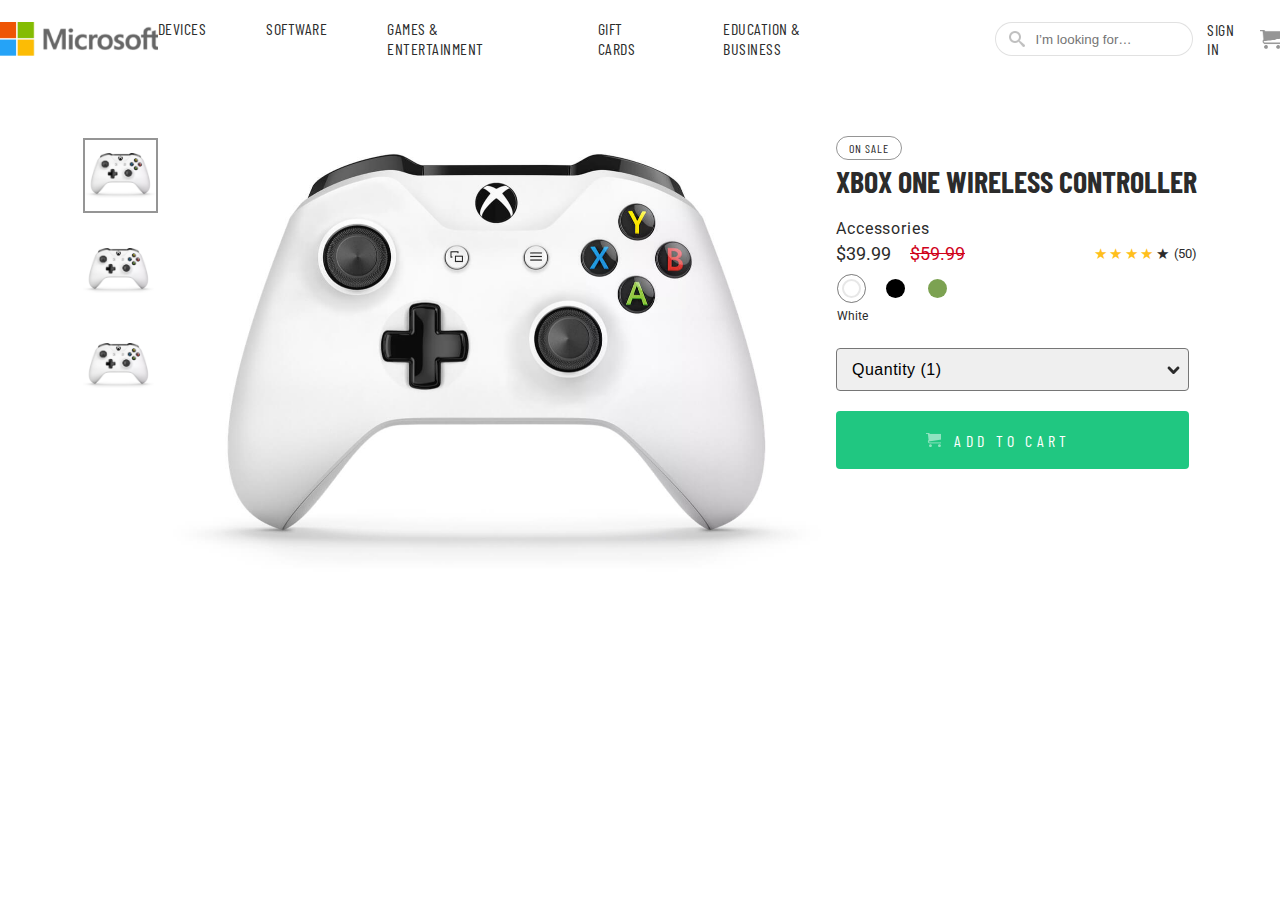
==== index.html @ 6eb29826 "feat: add radio etc" ====
<!DOCTYPE html>
<html lang="en">

<head>
  <meta charset="UTF-8">
  <meta name="viewport" content="width=device-width, initial-scale=1.0">
  <meta http-equiv="X-UA-Compatible" content="ie=edge">
  <title>Document</title>
  <link href="https://fonts.googleapis.com/css?family=Barlow+Condensed|Roboto" rel="stylesheet">
  <link rel="stylesheet" href="styles.css">
</head>

<body>
  <header class="header">
    <div class="wrapper">
      <a class="logo" href="#home">microsoft</a>
      <nav class="nav header__nav">
        <ul class="nav-list">
          <li class="nav-list__item">
            <a class="nav-list__link link" href="#">devices</a>
          </li>
          <li class="nav-list__item">
            <a class="nav-list__link link" href="#">software</a>
          </li>
          <li class="nav-list__item">
            <a class="nav-list__link link" href="#">Games & Entertainment</a>
          </li>
          <li class="nav-list__item">
            <a class="nav-list__link link" href="#">gift cards</a>
          </li>
          <li class="nav-list__item">
            <a class="nav-list__link link" href="#">Education & Business</a>
          </li>
        </ul>
      </nav>
      <div class="header__aside">
        <div class="header__search search">
          <label for="search" class="search__icon"></label>
          <input id="search" class="search__input" placeholder="I’m looking for…" type="text" />
        </div>
        <a href="#login" class="link header__aside-link">Sign in</a>
        <a href="#basket" class="basket-button">go to basket</a>
      </div>
    </div>
  </header>
  <main class="content">
    <div class="content-wrapper">
      <section class="product">
        <div class="preview">
          <ul class="preview__list">
            <li class="preview__item preview__item_active">
              <a class="preview__item-link">
                <img class="preview__item-image" src="xbox-one.jpg" alt="small preview xbox one">
              </a>
            </li>
            <li class="preview__item">
              <a class="preview__item-link">
                <img class="preview__item-image" src="xbox-one.jpg" alt="small preview xbox one">
              </a>
            </li>
            <li class="preview__item">
              <a class="preview__item-link">
                <img class="preview__item-image" src="xbox-one.jpg" alt="small preview xbox one">
              </a>
            </li>
          </ul>
          <div class="preview__product-wrapper">
            <img class="preview__product" src="xbox-one.jpg" alt="photo xbox one">
          </div>
        </div>
        <div class="product__info">
          <header class="product__info-header">
            <span class="label">on sale</span>
            <h1 class="title product__title">Xbox One Wireless Controller</h1>
            <p class="product__subheading">Accessories</p>
            <div class="product__metadata">
              <div class="price">
                <span class="price__value">$39.99</span>
                <s class="price__value price__value_previous">$59.99</s>
              </div>
              <div class="rating">
                <ul class="rating__list">
                  <li class="rating__item rating__item_selected">★</li>
                  <li class="rating__item rating__item_selected">★</li>
                  <li class="rating__item rating__item_selected">★</li>
                  <li class="rating__item rating__item_selected">★</li>
                  <li class="rating__item">★</li>
                </ul>
                <span class="rating__amount">(50)</span>
              </div>
            </div>
            <form class="product__form" id="form">
              <div class="radio-button-container">
                <input class="radio radio-button_color_white" id="radioColorWhite" type="radio" name="color"
                  value="white" checked>
                <label class="radio-label radio-label_color_white" for="radioColorWhite"><span
                    class="color-desc">White</span></label>
                <input class="radio radio-button_color_black" id="radioColorBlack" type="radio" name="color"
                  value="black">
                <label class="radio-label radio-label_color_black" for="radioColorBlack"><span
                    class="color-desc">Black</span></label>
                <input class="radio radio-button_color_green" id="radioColorGreen" type="radio" name="color"
                  value="green">
                <label class="radio-label radio-label_color_green" for="radioColorGreen"><span
                    class="color-desc">Green</span></label>
              </div>
              <div class="select-container">
                <select class="quantity-select" name="quantity" id="quantity" form="form">
                  <option value="1">Quantity (1)</option>
                  <option value="2">Quantity (2)</option>
                  <option value="3">Quantity (3)</option>
                  <option value="4">Quantity (4)</option>
                  <option value="5">Quantity (5)</option>
                </select>
              </div>
              <button class="button button_primary button_big product__form-button">
                <span class="product__form-button-text">add to cart</span>
              </button>
            </form>
          </header>
        </div>
      </section>
    </div>
  </main>
</body>

</html>
---- styles.css ----
* {
  margin: 0;
  padding: 0;
  box-sizing: border-box;
}

body {
  font-family: 'Roboto', sans-serif;
  color: #2b2b2b;
}

.wrapper {
  max-width: 1366px;
  flex: 1;
  margin: 0 auto;
  display: inherit;
  align-items: inherit;
  justify-content: inherit;
}

.content-wrapper {
  display: flex;
  justify-content: center;
  margin: 0 auto;
  max-width: 1140px;
}

.header {
  display: flex;
  align-items: center;
  padding: 19px 0;
}

.header__nav {
  margin-left: auto;
}

.logo {
  display: inline-block;
  width: 158px;
  height: 34px;
  background: url('logo.png') no-repeat 0 0;
  background-size: cover;
  text-indent: -9999px;
}

.nav-list {
  display: flex;
  list-style-type: none;
}

.nav-list__item {
  margin-left: 60px; /* 100px */
}

.nav-list__item:first-child {
  margin-left: 0;
}

.link {
  font-family: 'Barlow Condensed', sans-serif;
  letter-spacing: 0.5px;
  text-decoration: none;
  color: #2b2b2b;
  text-transform: uppercase;
}

.header__aside {
  display: flex;
  align-items: center;
  margin-left: 134px;
}

.search {
  position: relative;
  display: flex;
  align-items: center;
}

.search__icon {
  position: absolute;
  left: 14px;
  display: inline-block;
  width: 16px;
  height: 16px;
  background: url('search.png') 0 0 no-repeat;
  background-size: cover;
}

.search__input {
  width: 198px;
  height: 34px;
  border-radius: 17px;
  padding-left: 39px;
  border: solid 1px rgba(151, 151, 151, 0.29);
}

.header__search {
  margin-right: 14px;
}

.header__aside-link {
  margin-right: 11px;
}

.basket-button {
  display: inline-block;
  width: 20px;
  height: 19px;
  background: url("basket.png") 0 0 no-repeat;
  background-size: cover;
  text-indent: -9999px;
}

.content {

}

.product {
  display: flex;
  justify-content: space-between;
  margin-top: 60px;
}

.preview {
  display: flex;
}

.preview__list {
  list-style: none;
}

.preview__item {
  display: flex;
  width: 75px;
  height: 75px;
}

.preview__item {
  margin-bottom: 20px;
}

.preview__item:last-child {
  margin-bottom: 0;
}

.preview__item_active {
  border: solid 2px rgba(43, 43, 43, 0.5);
}

.preview__item-link {
  display: flex;
  align-items: center;
}

.preview__item-image {
  width: 71px;
  max-height: 71px;
}

.preview__product-wrapper {
  padding: 15px;
}

.preview__product {
  width: 648px;
  max-height: 419px;
}

.product__info {

}

.product__info-header {

}

.label {
  font-family: 'Barlow Condensed', sans-serif;
  font-size: 12px;
  border-radius: 12px;
  padding: 4px 12px;
  text-transform: uppercase;
  letter-spacing: 1px;
  border: 1px solid rgba(43, 43, 43, 0.5); 
}

.title {
  font-family: 'Barlow Condensed', sans-serif;
  font-size: 30px;
  text-transform: uppercase;
}

.product__title {
  margin-top: 6px;
}

.product__subheading {
  font-size: 16px;
  letter-spacing: 0.9px;
  margin-top: 20px;
}

.product__metadata {
  display: flex;
  justify-content: space-between;
  margin-top: 5px;
}

.price {
  font-size: 18px;
}

.price__value {
  margin-left: 15px;
}

.price__value:first-child {
  margin-left: 0;
}

.price__value_previous {
  color: #d0021b;
}

.rating {
  display: flex;
  align-items: center;
}

.rating__list {
  display: flex;
  list-style: none;
  font-size: 15px;
}

.rating__item {
  margin-left: 2.5px;
}

.rating__item:first-child {
  margin-left: 0;
}

.rating__item_selected {
  color: #ffbf1c;
}

.product__form {
  position: relative;
}

.rating__amount {
  font-size: 13px;
  margin-left: 5.5px;
}

.radio-button-container {
  position: relative;
  display: flex;
  margin-top: 25px;
}

.radio {
  position: relative;
  left: -9999px;
}

.radio + .radio-label::before {
  content: '';
  position: absolute;
  display: inline-block;
  top: -35px;
  left: 0px;
  width: 27px;
  height: 27px;
  box-shadow: inset 0px 0px 0px 4px #fff;
  border-radius: 50%;
  
}

.radio-label_color_white::after {
  content: '';
  position: absolute;
  display: inline-block;
  top: -30px;
  left: 5px;
  width: 15px;
  height: 15px;
  border-radius: 50%;
  border: solid 2px #e7e7e7;
  background-color: #ffffff;
}

.radio-label_color_black::after {
  content: '';
  position: absolute;
  display: inline-block;
  top: -30px;
  left: 5px;
  width: 19px;
  height: 19px;
  border-radius: 50%;
  background-color: #000;
}

.radio-label_color_green::after {
  content: '';
  position: absolute;
  display: inline-block;
  top: -30px;
  left: 5px;
  width: 19px;
  height: 19px;
  border-radius: 50%;
  background-color: #7ca251;
}

.radio-label {
  position: relative;
  top: 20px;
  left: -12px;
  cursor: pointer;
  font-size: 12px;
}

.radio:checked + .radio-label::before {
  border: 1px solid rgba(43,43,43,0.62);
}

.radio:not(:checked) + .radio-label .color-desc {
  visibility: hidden;
}

.quantity-select {
  position: relative;
  margin-top: 45px;
  width: 353px;
  padding: 12px 15px;
  font-size: 16px;
  letter-spacing: 0.5px;
  border-radius: 4px;
  appearance: none;
  -moz-appearance: none;
  -webkit-appearance: none;
}

.select-container::after {
  content: '';
  display: inline-block;
  position: absolute; 
  top: 73px;
  right: 15px;
  width: 16px;
  height: 15px;
  background-image: url(./select-arrow.svg);
  background-size: cover;
  transform: rotate(90deg);
}

.button {
  font-family: 'Barlow Condensed', sans-serif;
  font-size: 16px;
  border-radius: 4px;
  text-transform: uppercase;
  border: 0;
  letter-spacing: 4.3px;
  cursor: pointer;
}

.button_primary {
  background-color: #20c781;
  color: white;
}

.button_big {
  width: 353px;
  height: 58px;
}

.product__form-button {
  margin-top: 20px;
}

.product__form-button-text {
  position: relative;
  display: inline-flex;
  align-items: center;
}

.product__form-button-text:before {
  content: '';
  position: absolute;
  width: 15px;
  height: 14px;
  background: url('basket-white.png') no-repeat 0 0;
  background-size: cover;
  left: 0;
  transform: translateX(calc(-100% - 13px));
  margin-right: 13px;
}
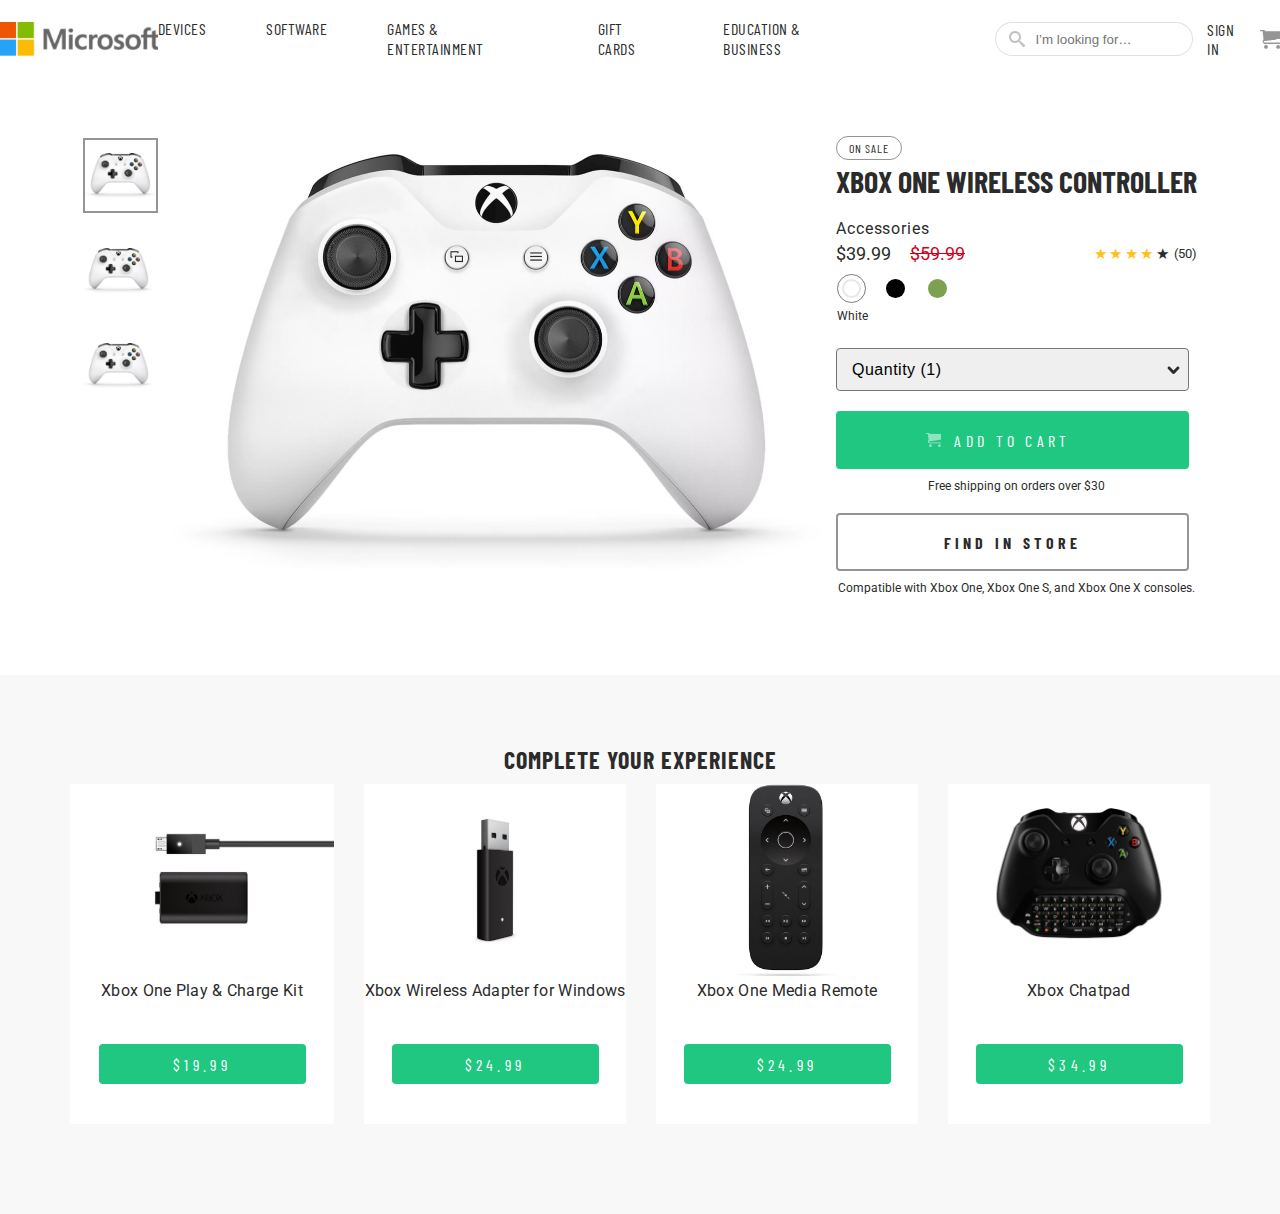
==== commit 7abe6ed0: "fix: complete hw" ====
--- a/index.html
+++ b/index.html
@@ -116,8 +116,66 @@
               <button class="button button_primary button_big product__form-button">
                 <span class="product__form-button-text">add to cart</span>
               </button>
+              <p class="button-desc desc">Free shipping on orders over $30</p>
+              <button class="button button_secondary button_big product__form-button">
+                Find In Store
+              </button>
+              <p class="button-desc desc">Compatible with Xbox One, Xbox One S, and Xbox One X consoles.</p>
             </form>
           </header>
+        </div>
+      </section>
+    </div>
+    <div class="bg-wrapper">
+      <section class="other-products">
+        <h3 class="other-products-tilte">Complete Your Experience</h3>
+        <div class="products">
+          <ul class="products-list">
+            <li class="products-list__item">
+              <div class="accessories-xbox">
+                <figure class="accessories-xbox__image">
+                  <img class="image" src="xbox-one-x-accessories-charge-kit.jpg" alt="charge kit">
+                  <figcaption class="image-caption">Xbox One Play & Charge Kit</figcaption>
+                </figure>
+                <button class="accessories-xbox__button button-small">
+                  $19.99
+                </button>
+              </div>
+            </li>
+            <li class="products-list__item">
+              <div class="accessories-xbox">
+                <figure class="accessories-xbox__image">
+                  <img class="image" src="xbox-usb.jpg" alt="charge kit">
+                  <figcaption class="image-caption">Xbox Wireless Adapter for Windows</figcaption>
+                </figure>
+                <button class="accessories-xbox__button button-small">
+                  $24.99
+                </button>
+              </div>
+            </li>
+            <li class="products-list__item">
+              <div class="accessories-xbox">
+                <figure class="accessories-xbox__image">
+                  <img class="image" src="xbox-one-remote.jpg" alt="charge kit">
+                  <figcaption class="image-caption">Xbox One Media Remote</figcaption>
+                </figure>
+                <button class="accessories-xbox__button button-small">
+                  $24.99
+                </button>
+              </div>
+            </li>
+            <li class="products-list__item">
+              <div class="accessories-xbox">
+                <figure class="accessories-xbox__image">
+                  <img class="image" src="xbox-keyboard.jpg" alt="charge kit">
+                  <figcaption class="image-caption">Xbox Chatpad</figcaption>
+                </figure>
+                <button class="accessories-xbox__button button-small">
+                  $34.99
+                </button>
+              </div>
+            </li>
+          </ul>
         </div>
       </section>
     </div>
--- a/styles.css
+++ b/styles.css
@@ -7,6 +7,10 @@
 body {
   font-family: 'Roboto', sans-serif;
   color: #2b2b2b;
+}
+
+ul {
+  list-style: none;
 }
 
 .wrapper {
@@ -22,6 +26,7 @@
   display: flex;
   justify-content: center;
   margin: 0 auto;
+  margin-bottom: 80px;
   max-width: 1140px;
 }
 
@@ -373,6 +378,14 @@
   color: white;
 }
 
+.button_secondary {
+  background-color: #fff;
+  border-radius: 4px;
+  border: 2px solid rgba(43,43,43,0.5);
+  color: #2b2b2b;
+  font-weight: bold;
+}
+
 .button_big {
   width: 353px;
   height: 58px;
@@ -398,4 +411,79 @@
   left: 0;
   transform: translateX(calc(-100% - 13px));
   margin-right: 13px;
+}
+
+.desc {
+  margin-top: 10px;
+  text-align: center;
+  font-size: 12px;
+}
+
+.bg-wrapper {
+  background-color: #f8f8f8;
+}
+
+.other-products {
+  max-width: 1140px;
+  margin: 0 auto;
+  padding: 70px 0 90px;
+}
+
+.other-products-tilte {
+  text-align: center;
+  font-family: 'Barlow Condensed';
+  font-size: 24px;
+  letter-spacing: 1px;
+  text-transform: uppercase;
+  margin-bottom: 10px;
+}
+
+.products-list {
+  display: flex;
+  
+}
+
+.accessories-xbox {
+  display: flex;
+  flex-direction: column;
+  justify-content: space-between;
+  align-items: center;
+  flex-wrap: wrap;
+  min-width: 262px;
+  min-height: 340px;
+  background-color: #fff;
+}
+
+.products-list__item {
+  margin-right: 30px;
+}
+
+.products-list__item:last-child {
+  margin-right: 0;
+}
+
+.image {
+  max-width: 100%;
+  height: 192px;
+  object-fit: contain;
+}
+
+.image-caption {
+  text-align: center;
+  letter-spacing: 0.3px;
+  line-height: 1.38;
+}
+
+.button-small {
+  width: 207px;
+  height: 40px;
+  border-radius: 4px;
+  background-color: #20c781;
+  border: 0;
+  color: #fff;
+  font-family: 'Barlow Condensed';
+  font-size: 16px;
+  letter-spacing: 4.3px;
+  cursor: pointer;
+  margin-bottom: 40px;
 }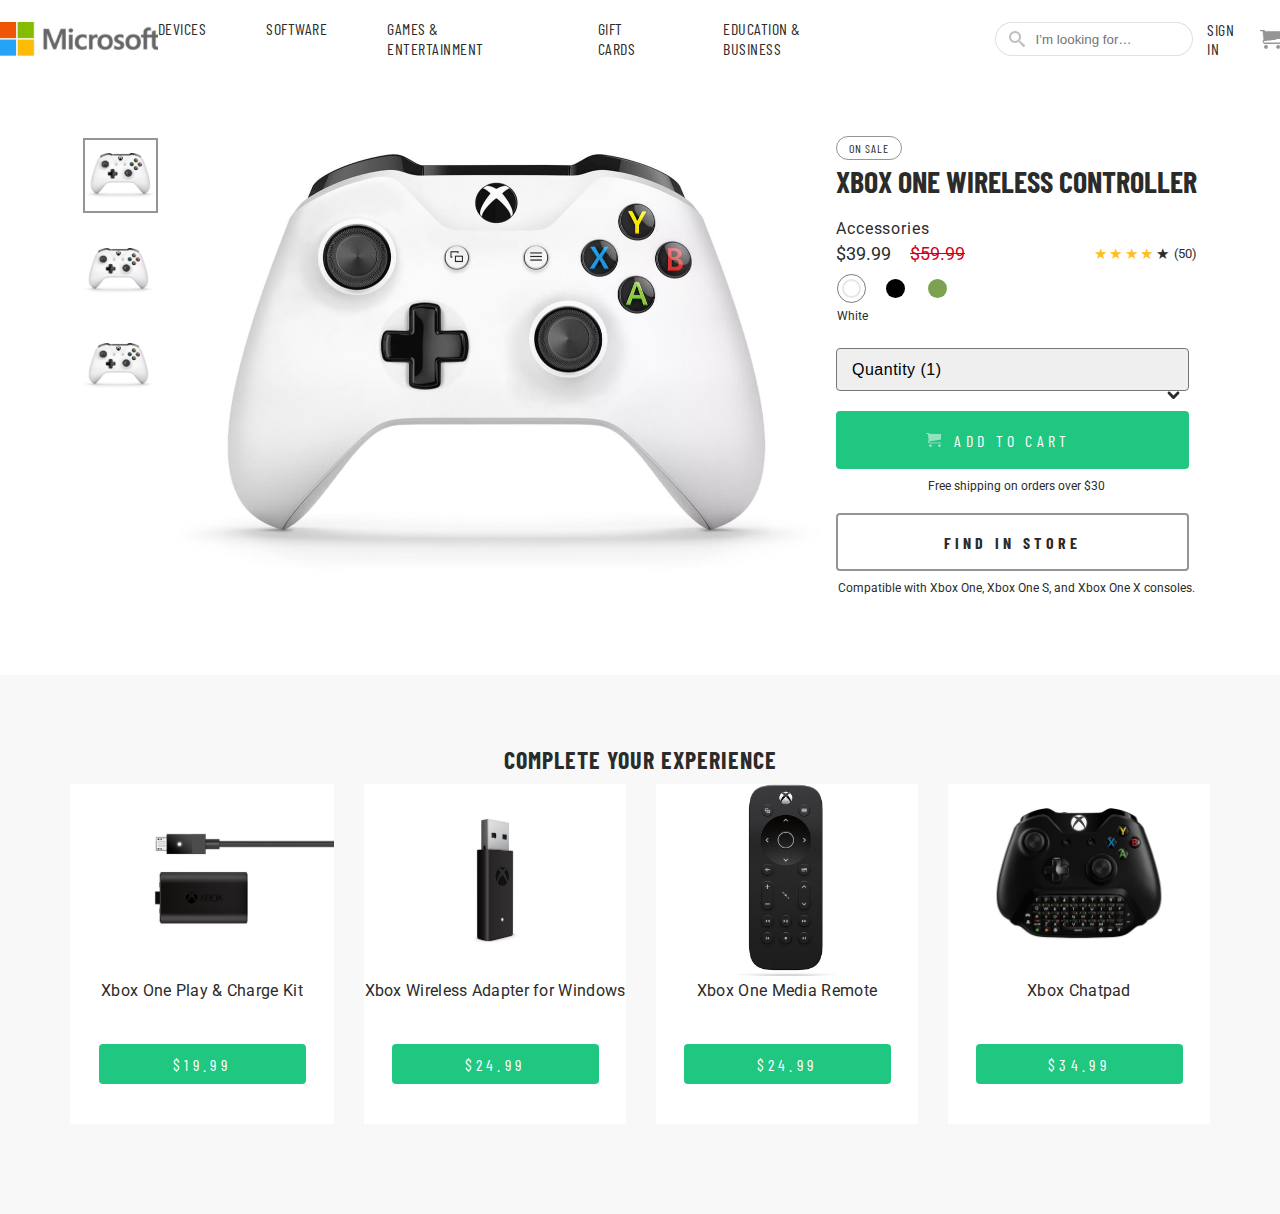
==== commit 51130d2a: "feat: add adaptive" ====
--- a/index.html
+++ b/index.html
@@ -8,11 +8,32 @@
   <title>Document</title>
   <link href="https://fonts.googleapis.com/css?family=Barlow+Condensed|Roboto" rel="stylesheet">
   <link rel="stylesheet" href="styles.css">
+  <link rel="stylesheet" href="/mobile.css">
+  <link rel="stylesheet" href="/fontello-36a1c459/css/fontello.css">
 </head>
 
 <body>
   <header class="header">
     <div class="wrapper">
+      <input type="checkbox" id="shopCheckbox" class="mobile-input-checkbox">
+      <label for="shopCheckbox" class="mobile-button-shop">shop</label>
+      <ul class="nav-list mobile-nav-list">
+        <li class="nav-list__item">
+          <a class="nav-list__link link" href="#">devices</a>
+        </li>
+        <li class="nav-list__item">
+          <a class="nav-list__link link" href="#">software</a>
+        </li>
+        <li class="nav-list__item">
+          <a class="nav-list__link link" href="#">Games & Entertainment</a>
+        </li>
+        <li class="nav-list__item">
+          <a class="nav-list__link link" href="#">gift cards</a>
+        </li>
+        <li class="nav-list__item">
+          <a class="nav-list__link link" href="#">Education & Business</a>
+        </li>
+      </ul>
       <a class="logo" href="#home">microsoft</a>
       <nav class="nav header__nav">
         <ul class="nav-list">
@@ -38,6 +59,7 @@
           <label for="search" class="search__icon"></label>
           <input id="search" class="search__input" placeholder="I’m looking for…" type="text" />
         </div>
+        <a href="#" class="mobile-search"><i class="icon-search"></i></a>
         <a href="#login" class="link header__aside-link">Sign in</a>
         <a href="#basket" class="basket-button">go to basket</a>
       </div>
--- a/styles.css
+++ b/styles.css
@@ -40,6 +40,10 @@
   margin-left: auto;
 }
 
+.mobile-button-shop {
+  display: none;
+}
+
 .logo {
   display: inline-block;
   width: 158px;
@@ -70,6 +74,35 @@
   text-transform: uppercase;
 }
 
+.mobile-nav-list {
+  position: absolute;
+  top: 8%;
+  width: 90%;
+  transform: translateX(-120%);
+  display: flex;
+  flex-direction: column;
+  background-color: #20c781;
+  z-index: 1;
+  transition: 0.5s;
+}
+
+.mobile-input-checkbox {
+  display: none;
+}
+
+.mobile-button-shop:hover {
+  cursor: pointer;
+}
+
+.mobile-nav-list .nav-list__item {
+  margin: 2.5% 5%;
+  font-size: 2em;
+}
+
+.mobile-nav-list .nav-list__link {
+  color: #fff;
+}
+
 .header__aside {
   display: flex;
   align-items: center;
@@ -104,6 +137,10 @@
   margin-right: 14px;
 }
 
+.mobile-search {
+  display: none;
+}
+
 .header__aside-link {
   margin-right: 11px;
 }
@@ -132,6 +169,8 @@
 }
 
 .preview__list {
+  display: flex;
+  flex-direction: column;
   list-style: none;
 }
 
@@ -353,8 +392,8 @@
 .select-container::after {
   content: '';
   display: inline-block;
-  position: absolute; 
-  top: 73px;
+  position: absolute;
+  top: 98px;
   right: 15px;
   width: 16px;
   height: 15px;
@@ -486,4 +525,5 @@
   letter-spacing: 4.3px;
   cursor: pointer;
   margin-bottom: 40px;
-}+}
+
--- a/mobile.css
+++ b/mobile.css
@@ -0,0 +1,125 @@
+@media (max-width: 800px) {
+  .header__aside {
+    margin: 0;
+  }
+
+  .wrapper {
+    max-width: 90%;
+    justify-content: space-between;
+  }
+
+   .mobile-input-checkbox:checked + .mobile-button-shop  {
+    visibility: hidden;
+  }
+
+  .mobile-input-checkbox:checked + .mobile-button-shop::before  {
+    visibility: visible;
+    content: "Close";
+    color: #20c781;
+    border-top: 2px solid #20c781;
+    border-bottom: 2px solid #20c781;
+  }
+
+  .mobile-input-checkbox:checked ~ .mobile-nav-list {
+    transform: translateX(0%);
+    
+  }
+
+  .mobile-nav-list .nav-list__item {
+  }
+
+  .mobile-button-shop {
+    display: inline-block;
+    font-size: 1em;
+    text-decoration: none;
+    color: rgba(43, 43, 43, .5);
+    font-weight: 900;
+    text-transform: uppercase;
+    border-top: 2px solid rgba(43, 43, 43, .5);
+    border-bottom: 2px solid rgba(43, 43, 43, .5);
+  }
+
+  .logo {
+    position: absolute;
+    right: 50%;
+    transform: translateX(50%);
+    max-width: 122px;
+    max-height: 26px;
+  }
+
+  .mobile-search {
+    display: block;
+    font-size: 1.2em;
+    margin-right: 16px;
+    padding-bottom: 3px;
+    color: rgba(43, 43, 43, .5);
+  }
+
+  .content-wrapper, 
+  .product,
+  .preview {
+    flex-direction: column;
+    align-items: center;
+  }
+
+  .content-wrapper {
+    max-width: 90%;
+  }
+
+  .product {
+    max-width: 100%;
+  }
+
+  .preview__product-wrapper {
+    order: 1;
+  }
+
+  .preview__product {
+    max-width: 100%;
+  }
+
+  .preview__list {
+    order: 2;
+    flex-direction: row;
+    justify-content: center;
+  }
+
+  .product__info {
+    display: flex;
+    flex-direction: column;
+    max-width: 100%;
+    margin-top: 50px;
+  }
+
+  .product__info-header {
+    display: flex;
+    flex-direction: column;
+    max-width: 100%;
+  }
+
+  .product__form {
+    display: flex;
+    flex-direction: column;
+  }
+
+  .label {
+    align-self: flex-start;
+  }
+
+  .button_big {
+    max-width: 100%;
+  }
+
+  .quantity-select {
+    max-width: 100%;
+  }
+
+  .nav, 
+  .header__aside-link,
+  .header__search,
+  .bg-wrapper {
+    display: none;
+  }
+
+  
+}--- a/fontello-36a1c459/css/fontello.css
+++ b/fontello-36a1c459/css/fontello.css
@@ -0,0 +1,61 @@
+@font-face {
+  font-family: 'fontello';
+  src: url('../font/fontello.eot?13760337');
+  src: url('../font/fontello.eot?13760337#iefix') format('embedded-opentype'),
+       url('../font/fontello.woff2?13760337') format('woff2'),
+       url('../font/fontello.woff?13760337') format('woff'),
+       url('../font/fontello.ttf?13760337') format('truetype'),
+       url('../font/fontello.svg?13760337#fontello') format('svg');
+  font-weight: normal;
+  font-style: normal;
+}
+/* Chrome hack: SVG is rendered more smooth in Windozze. 100% magic, uncomment if you need it. */
+/* Note, that will break hinting! In other OS-es font will be not as sharp as it could be */
+/*
+@media screen and (-webkit-min-device-pixel-ratio:0) {
+  @font-face {
+    font-family: 'fontello';
+    src: url('../font/fontello.svg?13760337#fontello') format('svg');
+  }
+}
+*/
+ 
+ [class^="icon-"]:before, [class*=" icon-"]:before {
+  font-family: "fontello";
+  font-style: normal;
+  font-weight: normal;
+  speak: none;
+ 
+  display: inline-block;
+  text-decoration: inherit;
+  width: 1em;
+  margin-right: .2em;
+  text-align: center;
+  /* opacity: .8; */
+ 
+  /* For safety - reset parent styles, that can break glyph codes*/
+  font-variant: normal;
+  text-transform: none;
+ 
+  /* fix buttons height, for twitter bootstrap */
+  line-height: 1em;
+ 
+  /* Animation center compensation - margins should be symmetric */
+  /* remove if not needed */
+  margin-left: .2em;
+ 
+  /* you can be more comfortable with increased icons size */
+  /* font-size: 120%; */
+ 
+  /* Font smoothing. That was taken from TWBS */
+  -webkit-font-smoothing: antialiased;
+  -moz-osx-font-smoothing: grayscale;
+ 
+  /* Uncomment for 3D effect */
+  /* text-shadow: 1px 1px 1px rgba(127, 127, 127, 0.3); */
+}
+ 
+.icon-search:before { content: '\e800'; } /* '' */
+.icon-twitter:before { content: '\f099'; } /* '' */
+.icon-facebook:before { content: '\f09a'; } /* '' */
+.icon-youtube:before { content: '\f167'; } /* '' */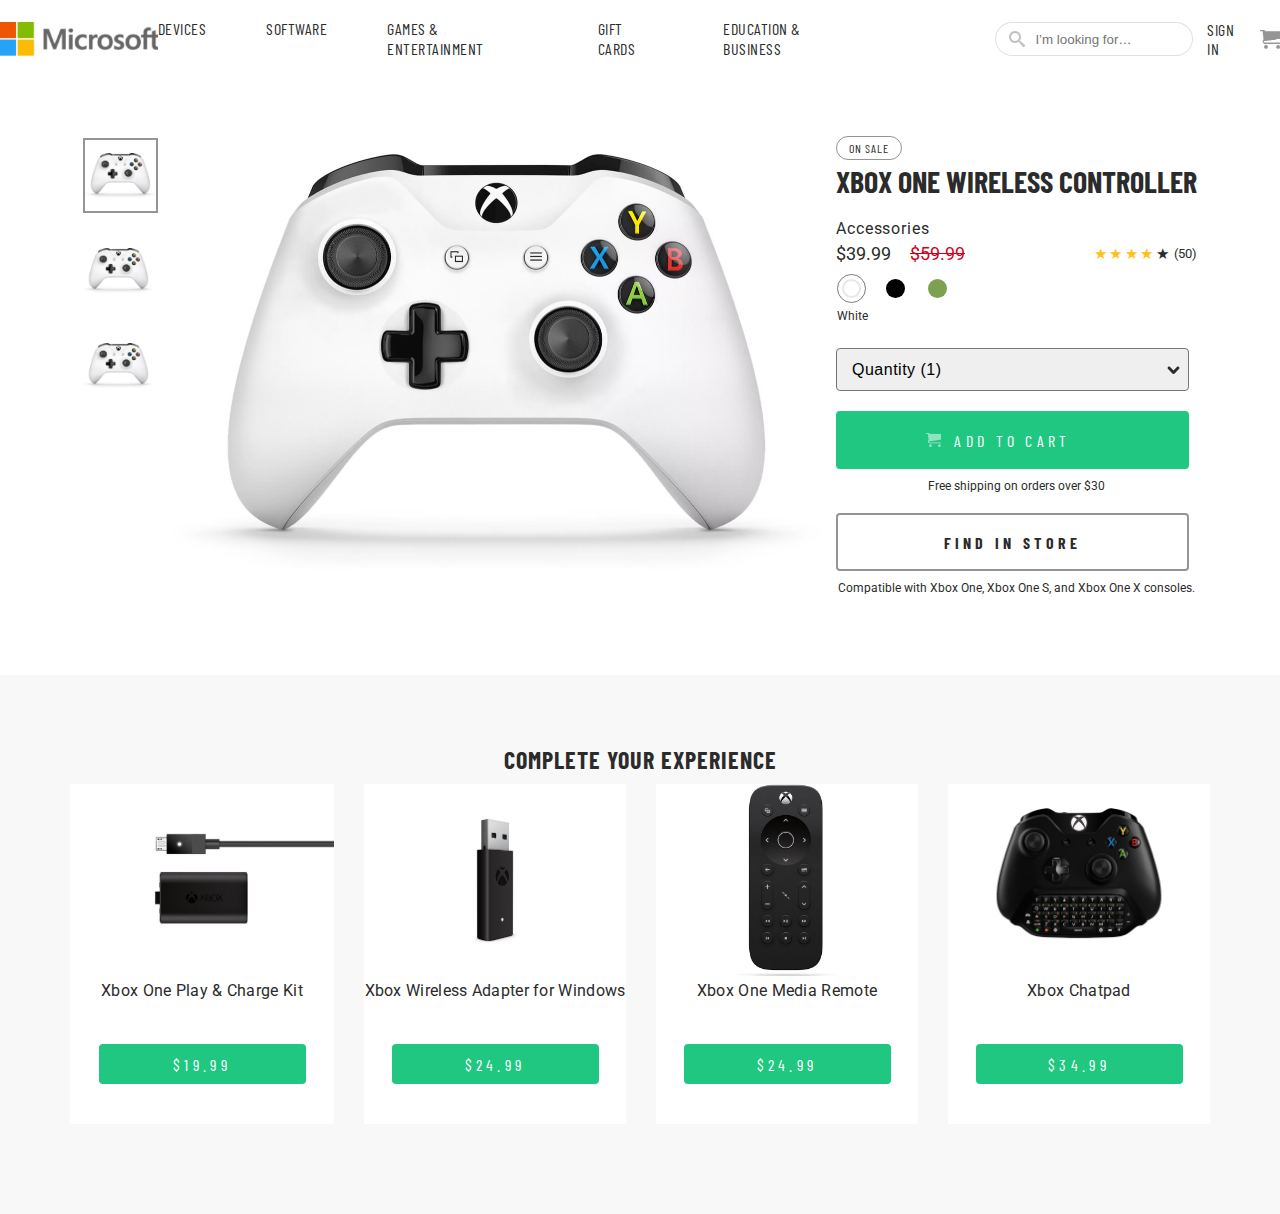
==== commit 7bdab807: "fix: path css" ====
--- a/index.html
+++ b/index.html
@@ -8,7 +8,7 @@
   <title>Document</title>
   <link href="https://fonts.googleapis.com/css?family=Barlow+Condensed|Roboto" rel="stylesheet">
   <link rel="stylesheet" href="styles.css">
-  <link rel="stylesheet" href="/mobile.css">
+  <link rel="stylesheet" href="mobile.css">
   <link rel="stylesheet" href="/fontello-36a1c459/css/fontello.css">
 </head>
 
--- a/styles.css
+++ b/styles.css
@@ -393,7 +393,7 @@
   content: '';
   display: inline-block;
   position: absolute;
-  top: 98px;
+  top: 73px;
   right: 15px;
   width: 16px;
   height: 15px;
--- a/mobile.css
+++ b/mobile.css
@@ -121,5 +121,9 @@
     display: none;
   }
 
+  .select-container::after {
+    top: 98px;
+    right: 15px;
+  }
   
 }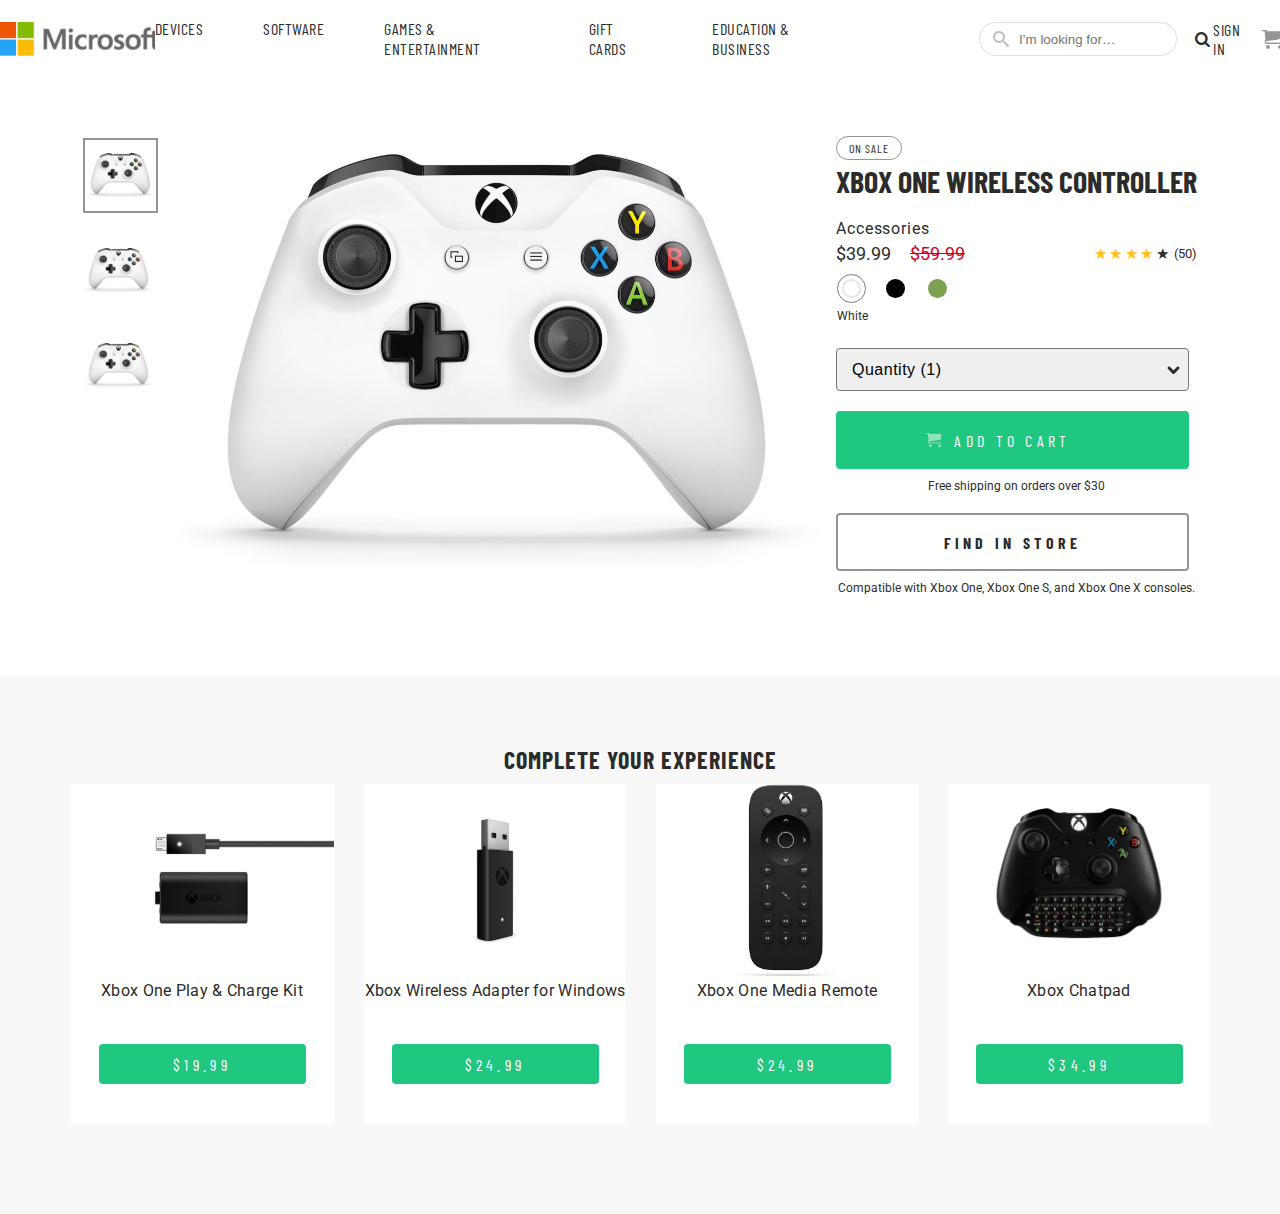
==== commit 34e2629d: "feat: add favicon" ====
--- a/index.html
+++ b/index.html
@@ -9,7 +9,8 @@
   <link href="https://fonts.googleapis.com/css?family=Barlow+Condensed|Roboto" rel="stylesheet">
   <link rel="stylesheet" href="styles.css">
   <link rel="stylesheet" href="mobile.css">
-  <link rel="stylesheet" href="/fontello-36a1c459/css/fontello.css">
+  <link rel="stylesheet" href="fontello-36a1c459/css/fontello.css">
+  <link rel="shortcut icon" type="image/png" href="fav-xbox.png" />
 </head>
 
 <body>
@@ -59,7 +60,12 @@
           <label for="search" class="search__icon"></label>
           <input id="search" class="search__input" placeholder="I’m looking for…" type="text" />
         </div>
-        <a href="#" class="mobile-search"><i class="icon-search"></i></a>
+        <label for="searchMobile" class="mobile-button-search">
+          <!-- <a href="#" class="mobile-search"> -->
+            <i class="icon-search"></i>
+          <!-- </a> -->
+        </label>
+        <input type="search" id="searchMobile" class="mobile-input-search">
         <a href="#login" class="link header__aside-link">Sign in</a>
         <a href="#basket" class="basket-button">go to basket</a>
       </div>
--- a/styles.css
+++ b/styles.css
@@ -53,6 +53,10 @@
   text-indent: -9999px;
 }
 
+.mobile-input-search {
+  display: none;
+}
+
 .nav-list {
   display: flex;
   list-style-type: none;
@@ -76,9 +80,11 @@
 
 .mobile-nav-list {
   position: absolute;
-  top: 8%;
+  top: 0%;
+  margin-top: 70px;
   width: 90%;
-  transform: translateX(-120%);
+  /* transform: translateX(-120%); */
+  left: -100%;
   display: flex;
   flex-direction: column;
   background-color: #20c781;
--- a/mobile.css
+++ b/mobile.css
@@ -21,7 +21,8 @@
   }
 
   .mobile-input-checkbox:checked ~ .mobile-nav-list {
-    transform: translateX(0%);
+    /* transform: translateX(0%); */
+    left: 5%;
     
   }
 
@@ -53,6 +54,10 @@
     margin-right: 16px;
     padding-bottom: 3px;
     color: rgba(43, 43, 43, .5);
+  }
+
+  .mobile-button-search:focus + .mobile-input-search {
+    display: block;
   }
 
   .content-wrapper, 
@@ -126,4 +131,5 @@
     right: 15px;
   }
   
+
 }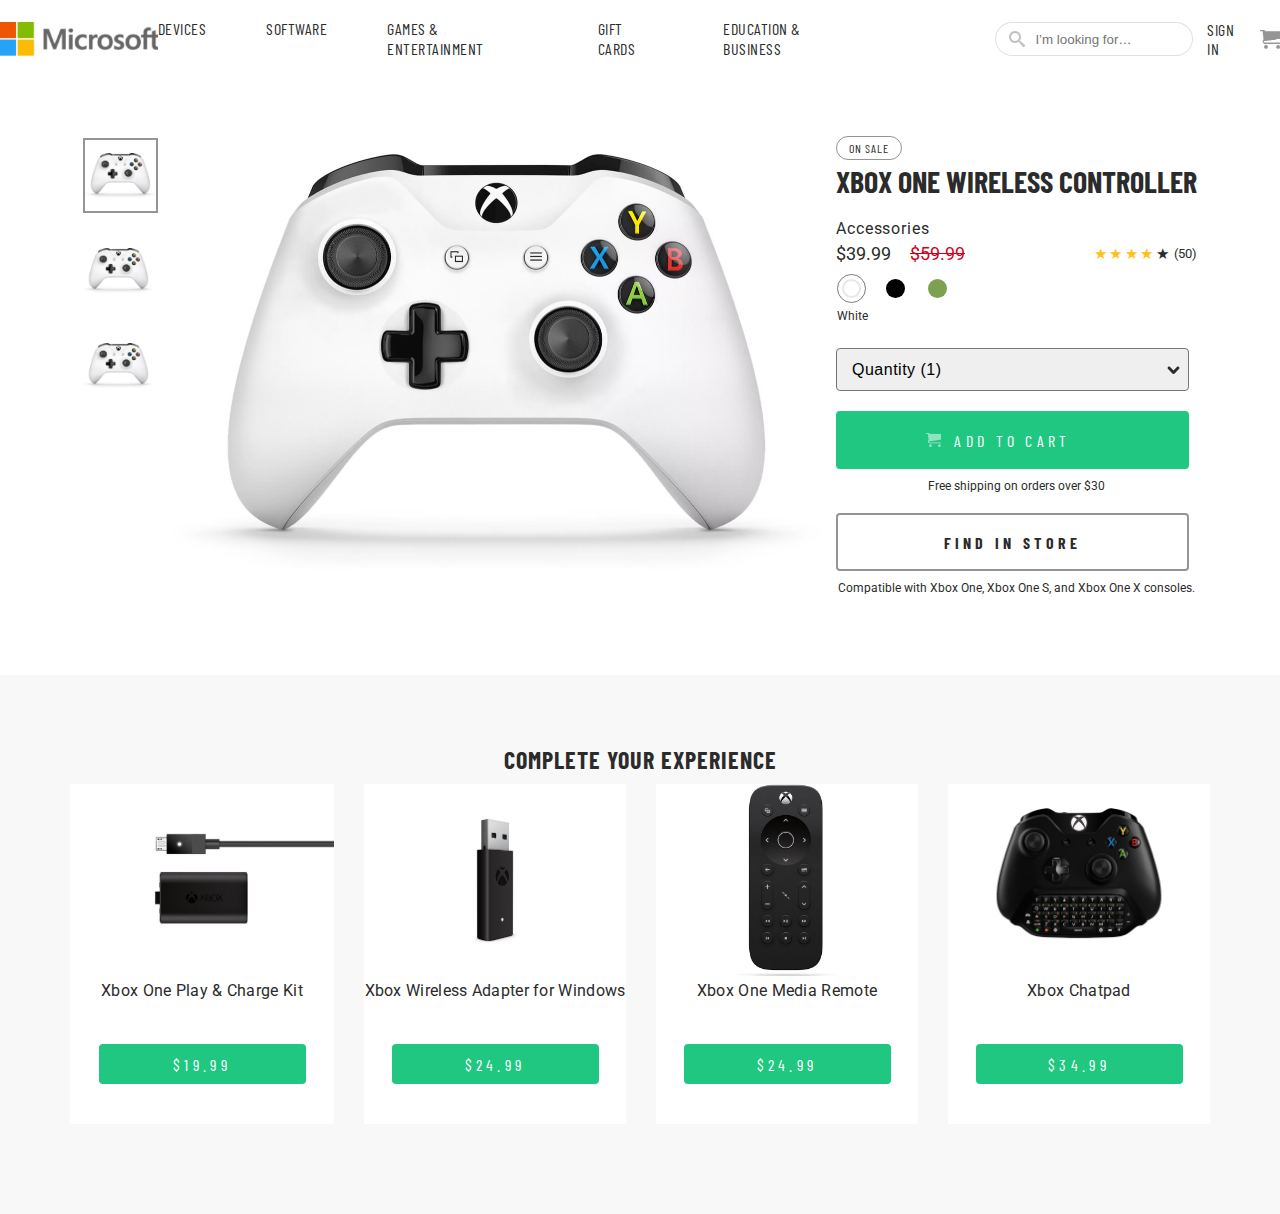
==== commit 7c32125f: "bug fix" ====
--- a/index.html
+++ b/index.html
@@ -60,11 +60,10 @@
           <label for="search" class="search__icon"></label>
           <input id="search" class="search__input" placeholder="I’m looking for…" type="text" />
         </div>
-        <label for="searchMobile" class="mobile-button-search">
-          <!-- <a href="#" class="mobile-search"> -->
-            <i class="icon-search"></i>
-          <!-- </a> -->
-        </label>
+        <form action="" class="mobile-search">
+          <input type="search" class="mobile-search__input">
+          <i class="mobile-search__icon icon-search"></i>
+        </form>
         <input type="search" id="searchMobile" class="mobile-input-search">
         <a href="#login" class="link header__aside-link">Sign in</a>
         <a href="#basket" class="basket-button">go to basket</a>
--- a/styles.css
+++ b/styles.css
@@ -63,7 +63,7 @@
 }
 
 .nav-list__item {
-  margin-left: 60px; /* 100px */
+  margin-left: 60px; 
 }
 
 .nav-list__item:first-child {
@@ -83,7 +83,6 @@
   top: 0%;
   margin-top: 70px;
   width: 90%;
-  /* transform: translateX(-120%); */
   left: -100%;
   display: flex;
   flex-direction: column;
@@ -145,6 +144,7 @@
 
 .mobile-search {
   display: none;
+  position: relative;
 }
 
 .header__aside-link {
--- a/mobile.css
+++ b/mobile.css
@@ -21,12 +21,11 @@
   }
 
   .mobile-input-checkbox:checked ~ .mobile-nav-list {
-    /* transform: translateX(0%); */
     left: 5%;
-    
   }
 
   .mobile-nav-list .nav-list__item {
+
   }
 
   .mobile-button-shop {
@@ -52,8 +51,19 @@
     display: block;
     font-size: 1.2em;
     margin-right: 16px;
-    padding-bottom: 3px;
+    margin-bottom: 3px;
+    transition: all 1s;
+    width: 20px;
+    height: 20px;
     color: rgba(43, 43, 43, .5);
+  }
+
+  .mobile-search__input {
+    display: none;
+  }
+
+  .mobile-search__icon {
+
   }
 
   .mobile-button-search:focus + .mobile-input-search {
@@ -131,5 +141,4 @@
     right: 15px;
   }
   
-
 }